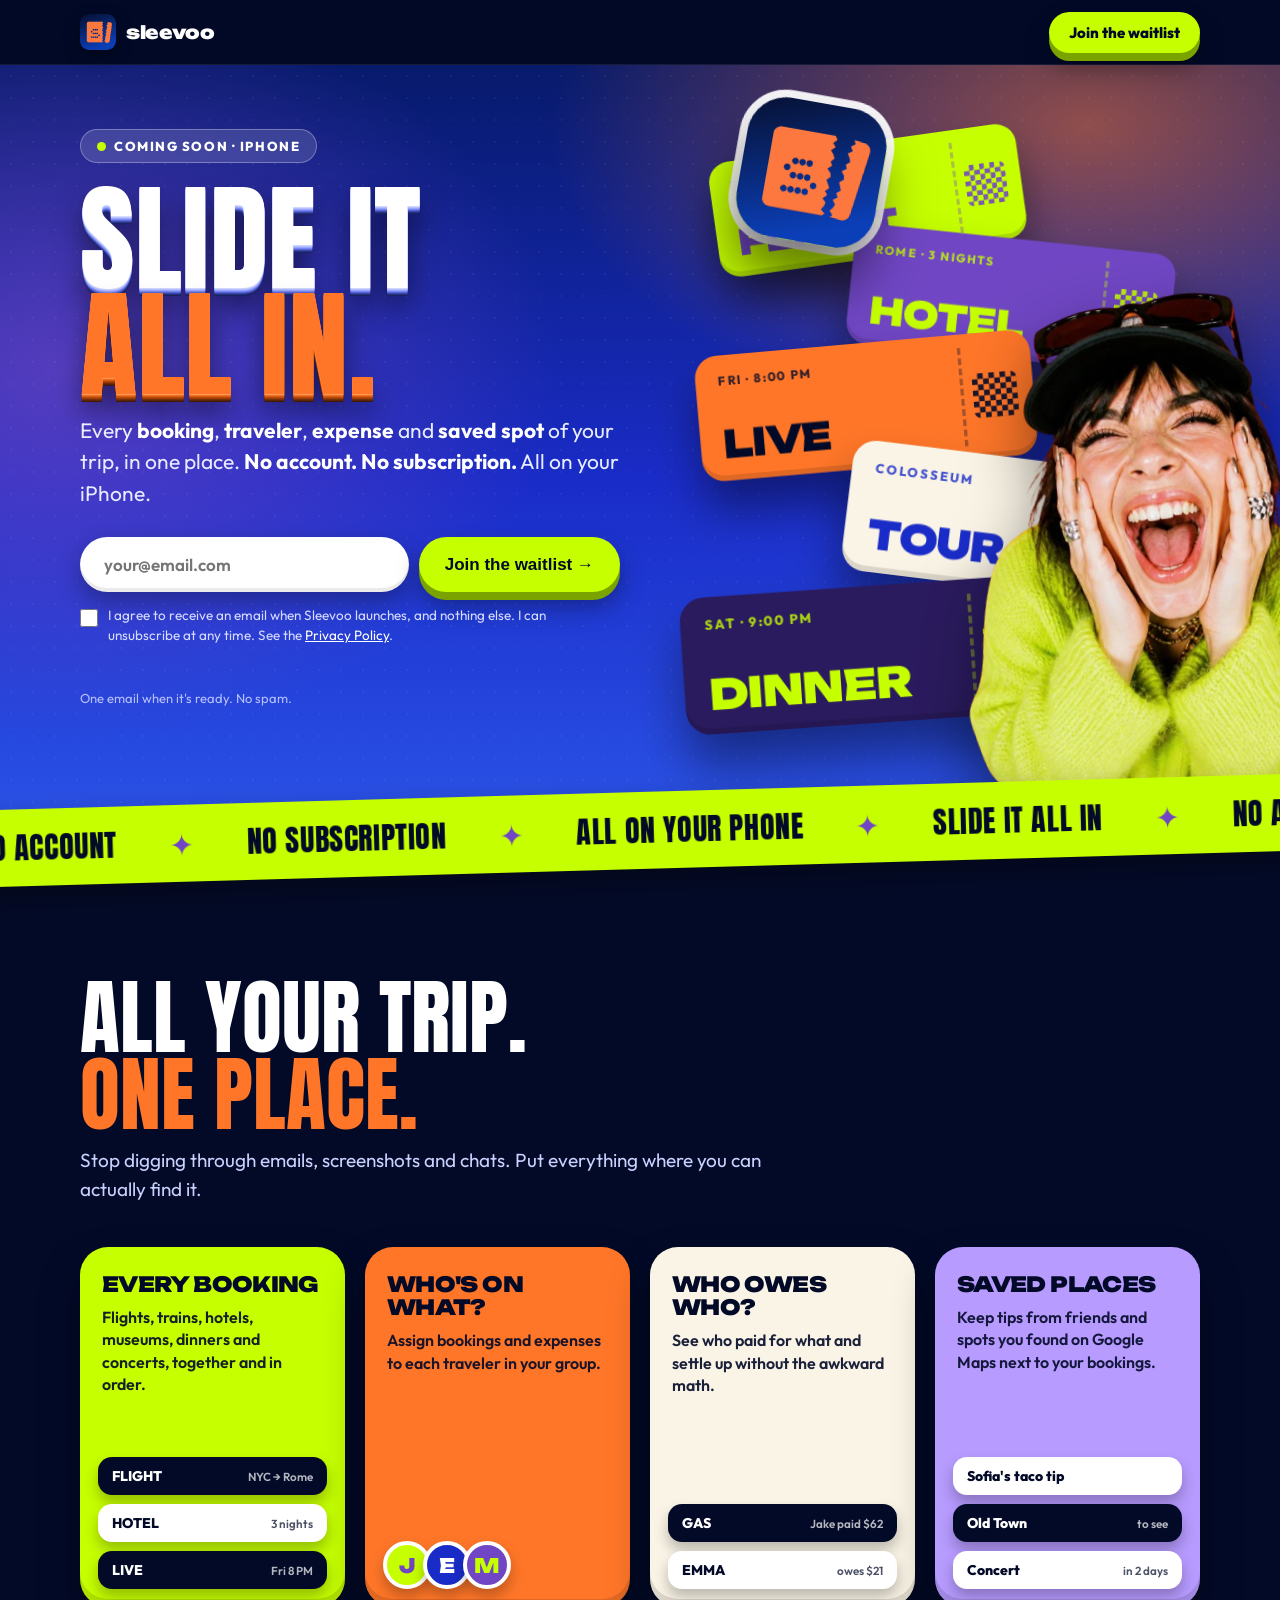
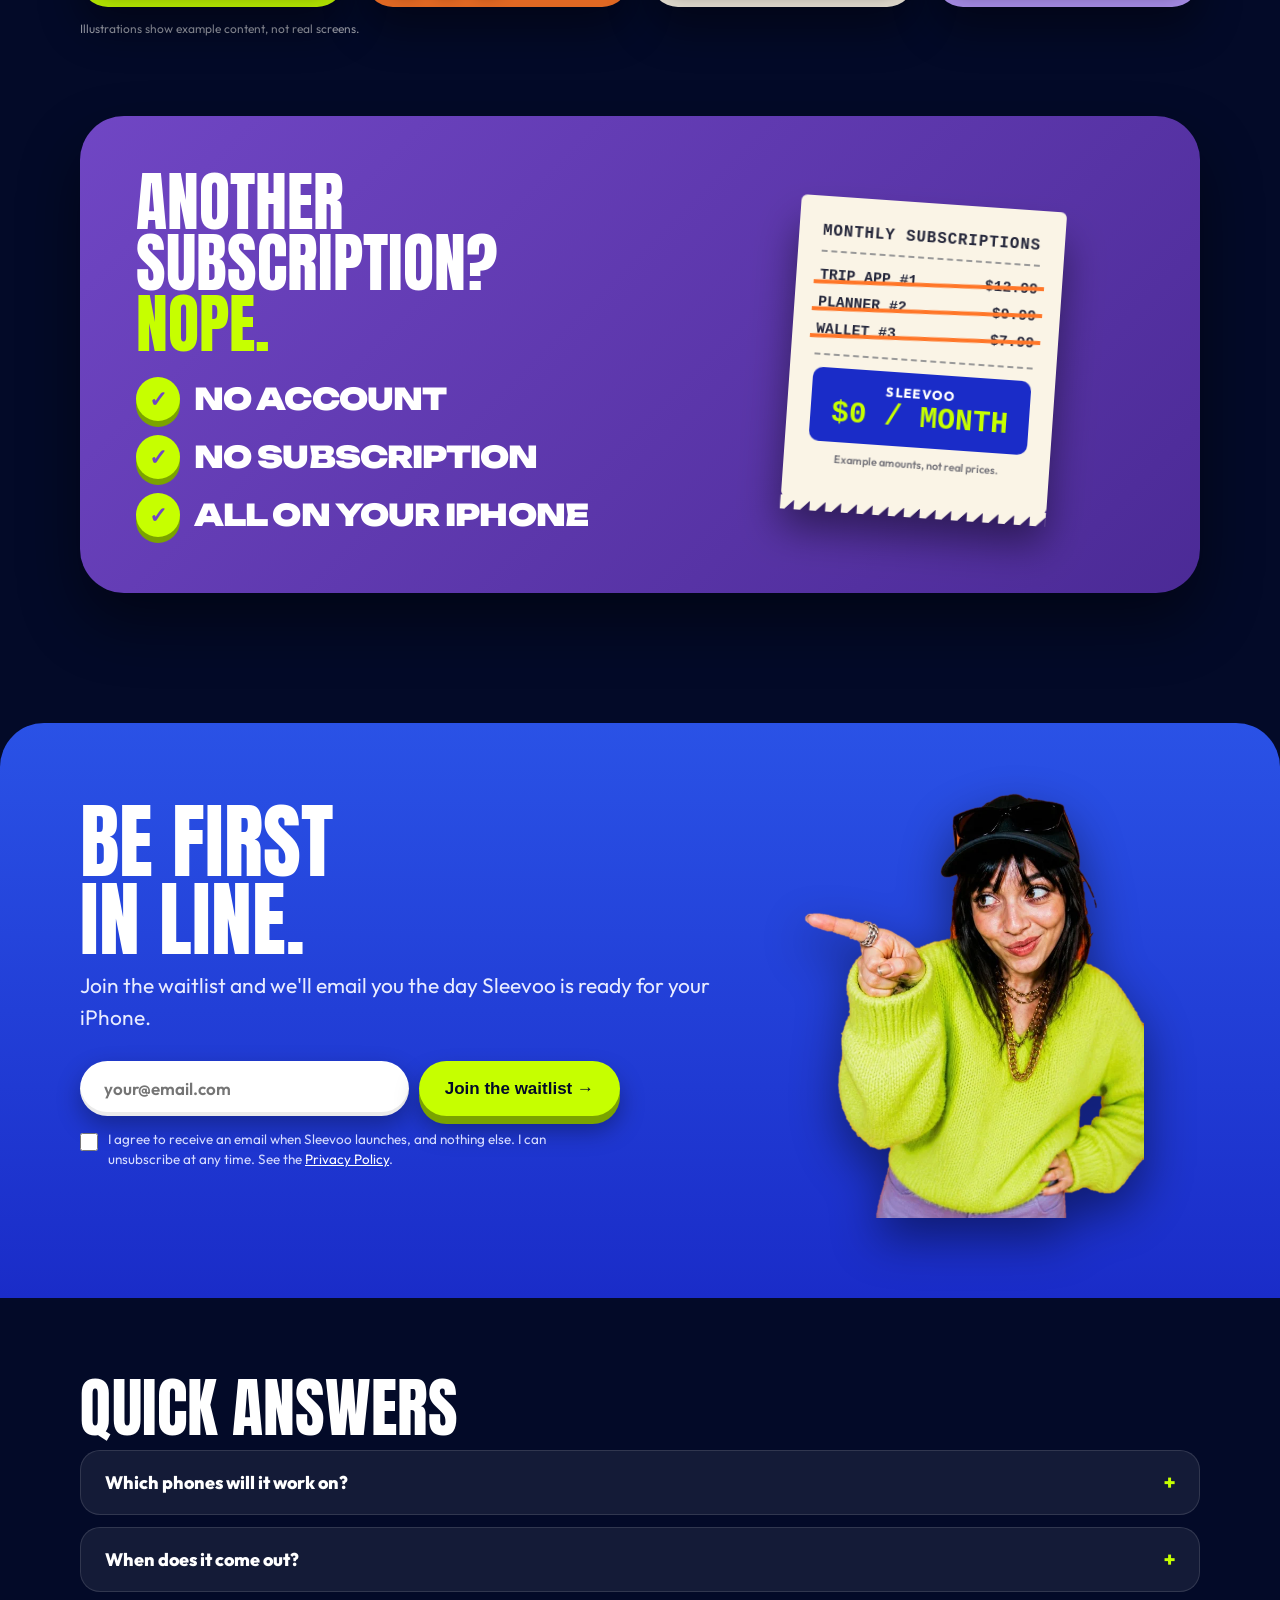
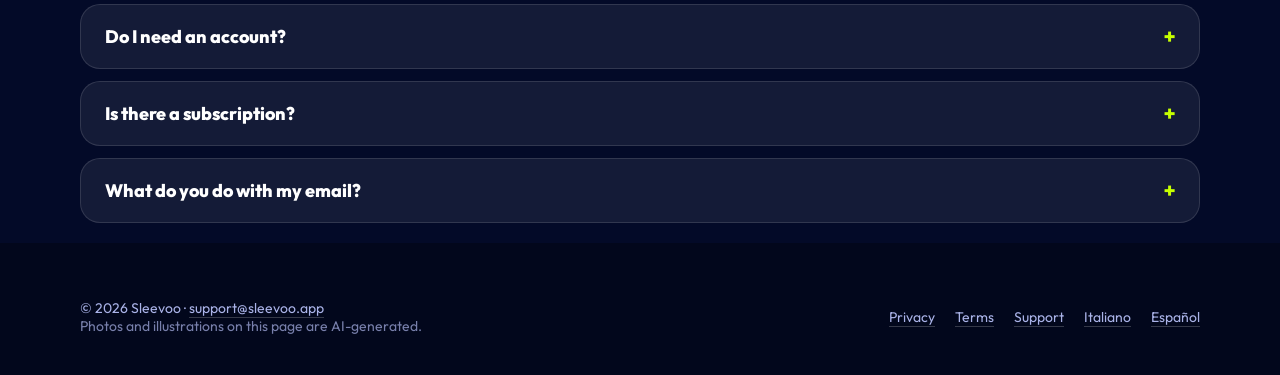
==== index.html @ 6f4e6257 "Add files via upload" ====
<!DOCTYPE html>
<html lang="en">
<head>
<meta charset="utf-8">
<meta name="viewport" content="width=device-width, initial-scale=1, viewport-fit=cover">
<title>Sleevoo — Slide it all in. Join the waitlist</title>
<meta name="description" content="Every booking, traveler, expense and saved spot of your trip in one place. No account. No subscription. All on your iPhone. Join the Sleevoo waitlist.">
<meta property="og:title" content="Sleevoo — Slide it all in.">
<meta property="og:description" content="One app for your whole trip. Coming soon to iPhone. Join the waitlist.">
<meta name="theme-color" content="#071a6b">
<link rel="icon" href="[data-uri]">
<link rel="preconnect" href="https://fonts.googleapis.com">
<link rel="preconnect" href="https://fonts.gstatic.com" crossorigin>
<link href="https://fonts.googleapis.com/css2?family=Anton&family=Outfit:wght@400;600;800&family=Unbounded:wght@700;900&display=swap" rel="stylesheet">
<style>
:root{
  --navy:#030a28; --royal:#1a2cc8; --royal2:#2a52e6; --orange:#ff7628; --lime:#c6ff00; --purple:#7046c4; --cream:#faf4e6; --ink:#24263a;
  --rx:0deg; --ry:0deg;
}
*{box-sizing:border-box;margin:0;padding:0}
html{scroll-behavior:smooth;-webkit-text-size-adjust:100%}
body{font-family:'Outfit',system-ui,sans-serif;background:var(--navy);color:#fff;overflow-x:hidden;padding-top:env(safe-area-inset-top)}
a{color:inherit}
.wrap{width:min(1120px,92vw);margin:0 auto}
/* ---------- barra alta ---------- */
.top{position:sticky;top:0;z-index:50;background:rgba(3,10,40,.72);backdrop-filter:blur(14px);-webkit-backdrop-filter:blur(14px);border-bottom:1px solid rgba(255,255,255,.08)}
.top .wrap{display:flex;align-items:center;justify-content:space-between;height:64px}
.brand{display:flex;align-items:center;gap:10px;text-decoration:none;font-family:'Unbounded',sans-serif;font-weight:900;font-size:18px;letter-spacing:-.02em}
.brand img{width:36px;height:36px;border-radius:9px;box-shadow:0 6px 16px rgba(0,0,0,.4)}
.pill-btn{display:inline-flex;align-items:center;gap:8px;background:var(--lime);color:var(--navy);font-weight:800;text-decoration:none;border:0;border-radius:999px;padding:11px 20px;font-size:15px;cursor:pointer;box-shadow:0 8px 0 #7aa300,0 14px 24px rgba(0,0,0,.35);transition:transform .15s, box-shadow .15s}
.pill-btn:active{transform:translateY(5px);box-shadow:0 3px 0 #7aa300,0 6px 12px rgba(0,0,0,.35)}
/* ---------- hero ---------- */
.hero{position:relative;padding:64px 0 120px;background:
  radial-gradient(900px 520px at 85% 8%,rgba(255,118,40,.55),transparent 60%),
  radial-gradient(800px 600px at 5% 40%,rgba(112,70,196,.7),transparent 62%),
  linear-gradient(180deg,#071a6b 0%,#1a2cc8 55%,#2a52e6 100%);overflow:hidden}
.hero::after{content:"";position:absolute;inset:0;background-image:radial-gradient(rgba(255,255,255,.09) 1px,transparent 1.4px);background-size:22px 22px;opacity:.5;pointer-events:none}
.hero .wrap{position:relative;z-index:2;display:grid;grid-template-columns:1.05fr .95fr;gap:24px;align-items:center}
.badge{display:inline-flex;align-items:center;gap:8px;background:rgba(255,255,255,.14);border:1px solid rgba(255,255,255,.3);padding:8px 16px;border-radius:999px;font-weight:800;font-size:13px;letter-spacing:.12em;text-transform:uppercase;backdrop-filter:blur(6px)}
.badge i{width:9px;height:9px;border-radius:50%;background:var(--lime);box-shadow:0 0 0 0 rgba(198,255,0,.8);animation:pulse 1.8s infinite}
@keyframes pulse{70%{box-shadow:0 0 0 12px rgba(198,255,0,0)}100%{box-shadow:0 0 0 0 rgba(198,255,0,0)}}
h1.mega{font-family:'Anton',Impact,sans-serif;font-weight:400;line-height:.9;text-transform:uppercase;font-size:clamp(56px,9.2vw,128px);margin:22px 0 18px;letter-spacing:.005em}
.mega .l1,.mega .l2{display:block}
.mega .l1{color:#fff;text-shadow:0 1px 0 #cfd6ff,0 2px 0 #b5bfff,0 3px 0 #98a5ff,0 4px 0 #7886ee,0 5px 0 #5967d6,0 6px 0 #3a47b0,0 7px 0 #27327f,0 8px 0 #1a2260,0 18px 28px rgba(0,0,0,.5)}
.mega .l2{color:var(--orange);text-shadow:0 1px 0 #ff9a5c,0 2px 0 #f0701f,0 3px 0 #d85a10,0 4px 0 #b84a0c,0 5px 0 #963c0a,0 6px 0 #772f08,0 7px 0 #5a2406,0 8px 0 #401a05,0 18px 28px rgba(0,0,0,.5)}
.lead{font-size:clamp(17px,2.2vw,21px);line-height:1.5;max-width:34em;color:#e8ecff}
.lead b{color:#fff}
.form{margin-top:28px;max-width:540px}
.row{display:flex;gap:10px;flex-wrap:wrap}
.row input[type=email]{flex:1 1 240px;min-width:0;font:600 17px 'Outfit',sans-serif;color:var(--navy);background:#fff;border:0;border-radius:999px;padding:17px 24px;outline:none;box-shadow:inset 0 -4px 0 rgba(0,0,0,.08),0 10px 24px rgba(0,0,0,.3)}
.row input[type=email]:focus{box-shadow:0 0 0 4px var(--lime),0 10px 24px rgba(0,0,0,.3)}
.row button{font-size:17px;padding:16px 26px}
.consent{display:flex;gap:10px;align-items:flex-start;margin-top:14px;font-size:13.5px;line-height:1.45;color:#d6dcff}
.consent input{margin-top:3px;width:18px;height:18px;accent-color:var(--lime);flex:0 0 auto}
.consent a{color:#fff}
.hp{position:absolute;left:-9999px;opacity:0;height:0;width:0}
.msg{margin-top:14px;font-weight:800;min-height:24px}
.msg.ok{color:var(--lime)} .msg.err{color:#ffb4a0}
.fine{margin-top:6px;font-size:13px;color:#b7c0ff}
/* ---------- scena 3D ---------- */
.stage{position:relative;height:560px;perspective:1300px;display:flex;align-items:center;justify-content:center}
.stack{position:relative;width:340px;height:520px;transform-style:preserve-3d;transform:rotateX(var(--rx)) rotateY(var(--ry));transition:transform .18s ease-out}
.ticket{position:absolute;left:50%;top:50%;width:300px;height:112px;margin:-56px 0 0 -150px;transition:transform .7s cubic-bezier(.2,.8,.2,1);border-radius:20px;padding:16px 20px;display:flex;flex-direction:column;justify-content:space-between;box-shadow:0 26px 40px rgba(0,0,0,.4),inset 0 -5px 0 rgba(0,0,0,.12);transform-style:preserve-3d;animation:float 6s ease-in-out infinite}
.ticket small{font:800 11px 'Outfit';letter-spacing:.14em;text-transform:uppercase;opacity:.8}
.ticket b{font-family:'Unbounded',sans-serif;font-weight:900;font-size:34px;letter-spacing:-.03em;line-height:1}
.ticket::after{content:"";position:absolute;right:62px;top:12px;bottom:12px;border-right:3px dashed currentColor;opacity:.35}
.ticket .qr{position:absolute;right:14px;top:50%;margin-top:-20px;width:40px;height:40px;border-radius:6px;background:
  conic-gradient(from 0deg at 50% 50%,currentColor 0 25%,transparent 0 50%,currentColor 0 75%,transparent 0) 0 0/10px 10px;opacity:.9}
.t1{background:var(--lime);color:var(--purple);transform:translate3d(calc(-40px - var(--sp,0px)),-210px,40px) rotateZ(-8deg);animation-delay:-1s}
.t2{background:var(--purple);color:var(--lime);transform:translate3d(calc(36px + var(--sp,0px)),-110px,90px) rotateZ(6deg);animation-delay:-2s}
.t3{background:var(--orange);color:var(--navy);transform:translate3d(calc(-36px - var(--sp,0px)),-10px,140px) rotateZ(-5deg);animation-delay:-3s}
.t4{background:var(--cream);color:var(--royal);transform:translate3d(calc(40px + var(--sp,0px)),92px,190px) rotateZ(7deg);animation-delay:-4s}
.t5{background:#2a1a5e;color:var(--lime);transform:translate3d(calc(-30px - var(--sp,0px)),194px,240px) rotateZ(-4deg);animation-delay:-5s}
@keyframes float{50%{margin-top:-68px}}
.iconfloat{position:absolute;right:215px;top:18px;width:108px;height:108px;border-radius:30px;transform:translateZ(300px) rotateZ(10deg);box-shadow:0 30px 40px rgba(0,0,0,.5),0 0 0 6px rgba(255,255,255,.95);animation:float2 5s ease-in-out infinite}
@keyframes float2{50%{transform:translateZ(300px) rotateZ(4deg) translateY(-12px)}}
.girl{position:absolute;right:-118px;bottom:-34px;width:262px;filter:drop-shadow(0 20px 22px rgba(0,0,0,.5));
  transform:translateZ(400px) translateY(var(--gy,26%)) rotate(var(--gr,3deg)) scale(var(--gs,.92));transform-origin:50% 100%;
  transition:transform .75s cubic-bezier(.34,1.7,.64,1);pointer-events:none}
.stage.awake{--sp:30px;--gy:-3%;--gr:-4deg;--gs:1}
/* ---------- fascia scorrevole ---------- */
.marquee{background:var(--lime);color:var(--navy);overflow:hidden;transform:rotate(-1.6deg);margin:-34px -4vw 0;position:relative;z-index:5;box-shadow:0 14px 30px rgba(0,0,0,.35)}
.marquee div{display:flex;width:max-content;animation:slide 24s linear infinite;padding:16px 0}
.marquee span{font-family:'Anton',sans-serif;font-size:30px;text-transform:uppercase;white-space:nowrap;padding:0 26px;letter-spacing:.02em}
.marquee span::after{content:"✦";margin-left:52px;color:var(--purple)}
@keyframes slide{to{transform:translateX(-50%)}}
/* ---------- sezioni ---------- */
section{position:relative}
.sec{padding:110px 0 40px}
h2.big{font-family:'Anton',Impact,sans-serif;font-weight:400;text-transform:uppercase;font-size:clamp(40px,6.4vw,84px);line-height:.95;margin-bottom:12px}
h2.big em{font-style:normal;color:var(--orange)}
.sub{color:#c9d1ff;font-size:19px;max-width:36em;line-height:1.5}
.cards{display:grid;grid-template-columns:repeat(4,1fr);gap:20px;margin-top:44px;perspective:1100px}
.card{position:relative;border-radius:28px;padding:26px 22px 22px;min-height:360px;color:var(--navy);overflow:hidden;transform-style:preserve-3d;transition:transform .2s ease-out, box-shadow .2s;box-shadow:0 22px 40px rgba(0,0,0,.4),inset 0 -8px 0 rgba(0,0,0,.12);will-change:transform}
.card h3{font-family:'Unbounded',sans-serif;font-weight:900;font-size:21px;line-height:1.1;letter-spacing:-.03em;text-transform:uppercase;margin-bottom:10px}
.card p{font-weight:600;font-size:16px;line-height:1.4;opacity:.9}
.card .vis{position:absolute;left:18px;right:18px;bottom:18px;display:flex;flex-direction:column;gap:9px;transform:translateZ(40px)}
.c1{background:var(--lime)} .c2{background:var(--orange)} .c3{background:var(--cream)} .c4{background:#b79bff}
.mini{background:var(--navy);color:#fff;border-radius:14px;padding:10px 14px;font:800 14px 'Outfit';display:flex;justify-content:space-between;align-items:center;box-shadow:0 8px 14px rgba(0,0,0,.25)}
.mini small{opacity:.7;font-weight:600}
.mini.l{background:#fff;color:var(--navy)}
.avs{display:flex;gap:-6px}
.avs b{width:48px;height:48px;border-radius:50%;display:grid;place-items:center;font:900 20px 'Unbounded';border:4px solid #fff;margin-right:-8px;box-shadow:0 8px 14px rgba(0,0,0,.25)}
.avs b:nth-child(1){background:var(--lime);color:var(--purple)} .avs b:nth-child(2){background:var(--royal);color:#fff} .avs b:nth-child(3){background:var(--purple);color:var(--lime)}
.note{margin-top:14px;font-size:12px;color:rgba(255,255,255,.6)}
/* ---------- promesse + scontrino ---------- */
.promise{margin-top:80px;background:linear-gradient(135deg,var(--purple),#4b2a96);border-radius:44px;padding:56px;display:grid;grid-template-columns:1.1fr .9fr;gap:30px;align-items:center;box-shadow:0 30px 60px rgba(0,0,0,.45);position:relative;overflow:hidden}
.promise ul{list-style:none;margin-top:22px;display:grid;gap:14px}
.promise li{font-family:'Unbounded',sans-serif;font-weight:900;font-size:clamp(20px,2.6vw,30px);letter-spacing:-.03em;text-transform:uppercase;display:flex;gap:14px;align-items:center}
.promise li i{flex:0 0 auto;width:44px;height:44px;border-radius:50%;background:var(--lime);color:var(--purple);display:grid;place-items:center;font-style:normal;font-size:22px;box-shadow:0 6px 0 #7aa300}
.receipt{background:var(--cream);color:var(--ink);font-family:'Courier New',monospace;font-weight:700;padding:26px 24px 34px;border-radius:6px;transform:rotateZ(4deg) rotateY(-10deg);box-shadow:0 30px 40px rgba(0,0,0,.45);max-width:340px;justify-self:center;position:relative}
.receipt::after{content:"";position:absolute;left:0;right:0;bottom:-12px;height:14px;background:linear-gradient(135deg,transparent 7px,var(--cream) 0) 0 0/16px 14px;transform:rotate(180deg)}
.receipt h4{text-align:center;font-size:16px;letter-spacing:.06em;margin-bottom:10px}
.receipt .r{display:flex;justify-content:space-between;font-size:15px;padding:5px 0;position:relative}
.receipt .r.x::after{content:"";position:absolute;left:-6px;right:-6px;top:50%;height:4px;background:var(--orange);transform:rotate(-2deg)}
.receipt hr{border:0;border-top:2px dashed #999;margin:10px 0}
.receipt .tot{background:var(--royal);color:#fff;border-radius:10px;padding:12px;text-align:center;margin-top:12px}
.receipt .tot small{display:block;font:800 13px 'Outfit';letter-spacing:.1em}
.receipt .tot b{font-size:30px;color:var(--lime)}
.receipt .fn{font:600 11px 'Outfit';text-align:center;margin-top:10px;opacity:.6}
/* ---------- CTA finale ---------- */
.cta{margin:90px 0 0;background:linear-gradient(180deg,#2a52e6,#1a2cc8);border-radius:44px 44px 0 0;padding:70px 0 80px;position:relative;overflow:hidden}
.cta .wrap{display:grid;grid-template-columns:1fr .7fr;gap:24px;align-items:center}
.cta .girl2{width:min(340px,100%);justify-self:center;filter:drop-shadow(0 20px 24px rgba(0,0,0,.45));animation:float2b 5s ease-in-out infinite}
@keyframes float2b{50%{transform:translateY(-12px) rotate(-2deg)}}
/* ---------- FAQ ---------- */
.faq{padding:80px 0 20px}
details{background:rgba(255,255,255,.07);border:1px solid rgba(255,255,255,.12);border-radius:20px;padding:20px 24px;margin-top:12px}
summary{cursor:pointer;font-weight:800;font-size:18px;list-style:none;display:flex;justify-content:space-between;gap:16px}
summary::after{content:"+";font-family:'Unbounded';color:var(--lime)}
details[open] summary::after{content:"–"}
details p{margin-top:12px;color:#d3daff;line-height:1.55}
footer{padding:56px 0 calc(40px + env(safe-area-inset-bottom));background:#02071c;color:#aab3e8;font-size:14px}
footer .wrap{display:flex;flex-wrap:wrap;gap:18px;justify-content:space-between;align-items:center}
footer nav{display:flex;gap:20px;flex-wrap:wrap}
footer a{text-decoration:none;border-bottom:1px solid rgba(255,255,255,.2)}
/* ---------- responsive ---------- */
@media(max-width:900px){
  .hero{padding:40px 0 100px}
  .hero .wrap,.cta .wrap,.promise{grid-template-columns:1fr}
  .promise{padding:34px 24px}
  .stage{height:480px;margin-top:10px}
  .cards{grid-template-columns:1fr 1fr}
  .girl{width:220px;left:auto}
}
@media(max-width:560px){
  .cards{grid-template-columns:1fr}
  .stack{transform:rotateX(var(--rx)) rotateY(var(--ry)) scale(.82)}
  .iconfloat{width:84px;height:84px;border-radius:21px;right:8px;top:6px}
  .girl{width:190px;right:-70px;bottom:-30px}
}
@media(prefers-reduced-motion:reduce){*{animation:none!important;transition:none!important}}
</style>
</head>
<body>

<header class="top"><div class="wrap">
  <a class="brand" href="#top"><img src="[data-uri]" alt="Sleevoo app icon"><span>sleevoo</span></a>
  <a class="pill-btn" href="#join">Join the waitlist</a>
</div></header>

<main id="top">
<section class="hero"><div class="wrap">
  <div>
    <span class="badge"><i></i> Coming soon · iPhone</span>
    <h1 class="mega"><span class="l1">Slide it</span><span class="l2">all in.</span></h1>
    <p class="lead">Every <b>booking</b>, <b>traveler</b>, <b>expense</b> and <b>saved spot</b> of your trip, in one place. <b>No account. No subscription.</b> All on your iPhone.</p>

    <form class="form js-form" id="join" novalidate>
      <div class="row">
        <input type="email" name="email" placeholder="your@email.com" autocomplete="email" required aria-label="Email address">
        <button class="pill-btn" type="submit">Join the waitlist →</button>
      </div>
      <input class="hp" type="text" name="company" tabindex="-1" autocomplete="off" aria-hidden="true">
      <label class="consent"><input type="checkbox" name="consent" required>
        <span>I agree to receive an email when Sleevoo launches, and nothing else. I can unsubscribe at any time. See the <a href="en/privacy.html">Privacy Policy</a>.</span></label>
      <div class="msg" role="status" aria-live="polite"></div>
      <p class="fine">One email when it's ready. No spam.</p>
    </form>
  </div>

  <div class="stage" id="stage" aria-hidden="true">
    <div class="stack" id="stack">
      <div class="ticket t1"><small>Booked</small><b>FLIGHT</b><i class="qr"></i></div>
      <div class="ticket t2"><small>Rome · 3 nights</small><b>HOTEL</b><i class="qr"></i></div>
      <div class="ticket t3"><small>Fri · 8:00 PM</small><b>LIVE</b><i class="qr"></i></div>
      <div class="ticket t4"><small>Colosseum</small><b>TOUR</b><i class="qr"></i></div>
      <div class="ticket t5"><small>Sat · 9:00 PM</small><b>DINNER</b><i class="qr"></i></div>
      <img class="iconfloat" src="[data-uri]" alt="">
      <img class="girl" src="[data-uri]" alt="">
    </div>
  </div>
</div></section>

<div class="marquee" aria-hidden="true"><div>
  <span>No account</span><span>No subscription</span><span>All on your phone</span><span>Slide it all in</span>
  <span>No account</span><span>No subscription</span><span>All on your phone</span><span>Slide it all in</span>
</div></div>

<section class="sec"><div class="wrap">
  <h2 class="big">All your trip.<br><em>One place.</em></h2>
  <p class="sub">Stop digging through emails, screenshots and chats. Put everything where you can actually find it.</p>

  <div class="cards">
    <article class="card c1"><h3>Every booking</h3><p>Flights, trains, hotels, museums, dinners and concerts, together and in order.</p>
      <div class="vis"><div class="mini">FLIGHT <small>NYC → Rome</small></div><div class="mini l">HOTEL <small>3 nights</small></div><div class="mini">LIVE <small>Fri 8 PM</small></div></div></article>
    <article class="card c2"><h3>Who's on what?</h3><p>Assign bookings and expenses to each traveler in your group.</p>
      <div class="vis"><div class="avs"><b>J</b><b>E</b><b>M</b></div></div></article>
    <article class="card c3"><h3>Who owes who?</h3><p>See who paid for what and settle up without the awkward math.</p>
      <div class="vis"><div class="mini">GAS <small>Jake paid $62</small></div><div class="mini l">EMMA <small>owes $21</small></div></div></article>
    <article class="card c4"><h3>Saved places</h3><p>Keep tips from friends and spots you found on Google Maps next to your bookings.</p>
      <div class="vis"><div class="mini l">Sofia's taco tip</div><div class="mini">Old Town <small>to see</small></div><div class="mini l">Concert <small>in 2 days</small></div></div></article>
  </div>
  <p class="note">Illustrations show example content, not real screens.</p>

  <div class="promise">
    <div>
      <h2 class="big" style="font-size:clamp(38px,5vw,64px)">Another<br>subscription?<br><em style="color:var(--lime)">Nope.</em></h2>
      <ul>
        <li><i>✓</i>No account</li>
        <li><i>✓</i>No subscription</li>
        <li><i>✓</i>All on your iPhone</li>
      </ul>
    </div>
    <div class="receipt" aria-label="Example receipt">
      <h4>MONTHLY SUBSCRIPTIONS</h4><hr>
      <div class="r x"><span>TRIP APP #1</span><span>$12.99</span></div>
      <div class="r x"><span>PLANNER #2</span><span>$9.99</span></div>
      <div class="r x"><span>WALLET #3</span><span>$7.99</span></div><hr>
      <div class="tot"><small>SLEEVOO</small><b>$0 / MONTH</b></div>
      <div class="fn">Example amounts, not real prices.</div>
    </div>
  </div>
</div></section>

<section class="cta"><div class="wrap">
  <div>
    <h2 class="big">Be first<br>in line.</h2>
    <p class="lead">Join the waitlist and we'll email you the day Sleevoo is ready for your iPhone.</p>
    <form class="form js-form" novalidate>
      <div class="row">
        <input type="email" name="email" placeholder="your@email.com" autocomplete="email" required aria-label="Email address">
        <button class="pill-btn" type="submit">Join the waitlist →</button>
      </div>
      <input class="hp" type="text" name="company" tabindex="-1" autocomplete="off" aria-hidden="true">
      <label class="consent"><input type="checkbox" name="consent" required>
        <span>I agree to receive an email when Sleevoo launches, and nothing else. I can unsubscribe at any time. See the <a href="en/privacy.html">Privacy Policy</a>.</span></label>
      <div class="msg" role="status" aria-live="polite"></div>
    </form>
  </div>
  <img class="girl2" src="[data-uri]" alt="">
</div></section>

<section class="faq"><div class="wrap">
  <h2 class="big" style="font-size:clamp(34px,5vw,64px)">Quick answers</h2>
  <details><summary>Which phones will it work on?</summary><p>Sleevoo is an iPhone app (iOS).</p></details>
  <details><summary>When does it come out?</summary><p>Soon. Join the waitlist and we'll email you as soon as it's ready.</p></details>
  <details><summary>Do I need an account?</summary><p>No. There's nothing to sign up for, and your trips stay on your phone.</p></details>
  <details><summary>Is there a subscription?</summary><p>No subscription to use the app.</p></details>
  <details><summary>What do you do with my email?</summary><p>We only use it to tell you when Sleevoo launches. You can unsubscribe at any time. Read the <a href="en/privacy.html">Privacy Policy</a>.</p></details>
</div></section>
</main>

<footer><div class="wrap">
  <div>© 2026 Sleevoo · <a href="mailto:support@sleevoo.app">support@sleevoo.app</a><br><span style="opacity:.7">Photos and illustrations on this page are AI-generated.</span></div>
  <nav><a href="en/privacy.html">Privacy</a><a href="en/termini.html">Terms</a><a href="en/supporto.html">Support</a><a href="it/privacy.html">Italiano</a><a href="es/privacy.html">Español</a></nav>
</div></footer>

<script>
/* ====== CONFIGURAZIONE ======
   Incolla qui l'URL del "Web app" di Google Apps Script (vedi README-waitlist.txt).
   Finche' e' vuoto, la pagina funziona in MODALITA' DEMO: mostra il messaggio di conferma ma non salva nulla. */
const FORM_URL = "https://script.google.com/macros/s/AKfycbzUHBPGB6c96a9LwMpKzaI-ERW6NBcsEp8EiBMuh99Oa0W3whhTsOZNgPCJH2t81XKNwQ/exec";

(function(){
  var reduce = window.matchMedia && matchMedia('(prefers-reduced-motion: reduce)').matches;
  var stage = document.getElementById('stage'), root = document.documentElement;
  function wake(){ if(stage) stage.classList.add('awake'); }
  if(stage){
    stage.addEventListener('pointermove', wake, {once:true});
    stage.addEventListener('pointerdown', wake, {once:true});
    window.addEventListener('scroll', wake, {once:true, passive:true});
    setTimeout(wake, 1800);                              // anche chi non muove nulla la vede uscire
    if(reduce) wake();
  }
  if(stage && !reduce){
    stage.addEventListener('pointermove', function(e){
      var r = stage.getBoundingClientRect(), x = (e.clientX-r.left)/r.width-.5, y = (e.clientY-r.top)/r.height-.5;
      root.style.setProperty('--ry', (x*26)+'deg'); root.style.setProperty('--rx', (-y*18)+'deg');
    });
    stage.addEventListener('pointerleave', function(){ root.style.setProperty('--ry','0deg'); root.style.setProperty('--rx','0deg'); });
    // sensore di inclinazione sul telefono (se disponibile)
    window.addEventListener('deviceorientation', function(e){
      if(e.gamma==null) return; root.style.setProperty('--ry', Math.max(-20,Math.min(20,e.gamma/2))+'deg'); root.style.setProperty('--rx', Math.max(-14,Math.min(14,-(e.beta-50)/4))+'deg');
    });
    // inclinazione 3D delle card
    document.querySelectorAll('.card').forEach(function(c){
      c.addEventListener('pointermove', function(e){
        var r=c.getBoundingClientRect(), x=(e.clientX-r.left)/r.width-.5, y=(e.clientY-r.top)/r.height-.5;
        c.style.transform='rotateY('+(x*14)+'deg) rotateX('+(-y*14)+'deg) translateZ(14px)';
      });
      c.addEventListener('pointerleave', function(){ c.style.transform=''; });
    });
  }

  // parametri di tracciamento (utm) per sapere da quale canale arrivano le iscrizioni
  var q = new URLSearchParams(location.search);
  var meta = {source:q.get('utm_source')||'', medium:q.get('utm_medium')||'', campaign:q.get('utm_campaign')||'', ref:document.referrer||'', lang:navigator.language||''};

  document.querySelectorAll('.js-form').forEach(function(form){
    var msg = form.querySelector('.msg');
    form.addEventListener('submit', function(ev){
      ev.preventDefault();
      var email = form.elements.email.value.trim(), consent = form.elements.consent.checked, hp = form.elements.company.value;
      msg.className='msg';
      if(hp){ return; }                                   // anti-bot
      if(!/^[^\s@]+@[^\s@]+\.[^\s@]{2,}$/.test(email)){ msg.className='msg err'; msg.textContent='Please enter a valid email address.'; return; }
      if(!consent){ msg.className='msg err'; msg.textContent='Please tick the box so we can email you at launch.'; return; }
      var btn = form.querySelector('button'); btn.disabled=true; var old=btn.textContent; btn.textContent='Sending…';
      function done(){ msg.className='msg ok'; msg.textContent="You're on the list! We'll email you the day Sleevoo launches ✈️"; form.reset(); btn.disabled=false; btn.textContent=old; }
      if(!FORM_URL){ setTimeout(done,500); return; }       // modalita' demo
      var body = new URLSearchParams({email:email, consent:'yes', source:meta.source, medium:meta.medium, campaign:meta.campaign, ref:meta.ref, lang:meta.lang, page:location.pathname});
      fetch(FORM_URL,{method:'POST',mode:'no-cors',body:body}).then(done).catch(function(){
        msg.className='msg err'; msg.textContent='Something went wrong. Please try again, or write to support@sleevoo.app.'; btn.disabled=false; btn.textContent=old;
      });
    });
  });
})();
</script>
</body>
</html>
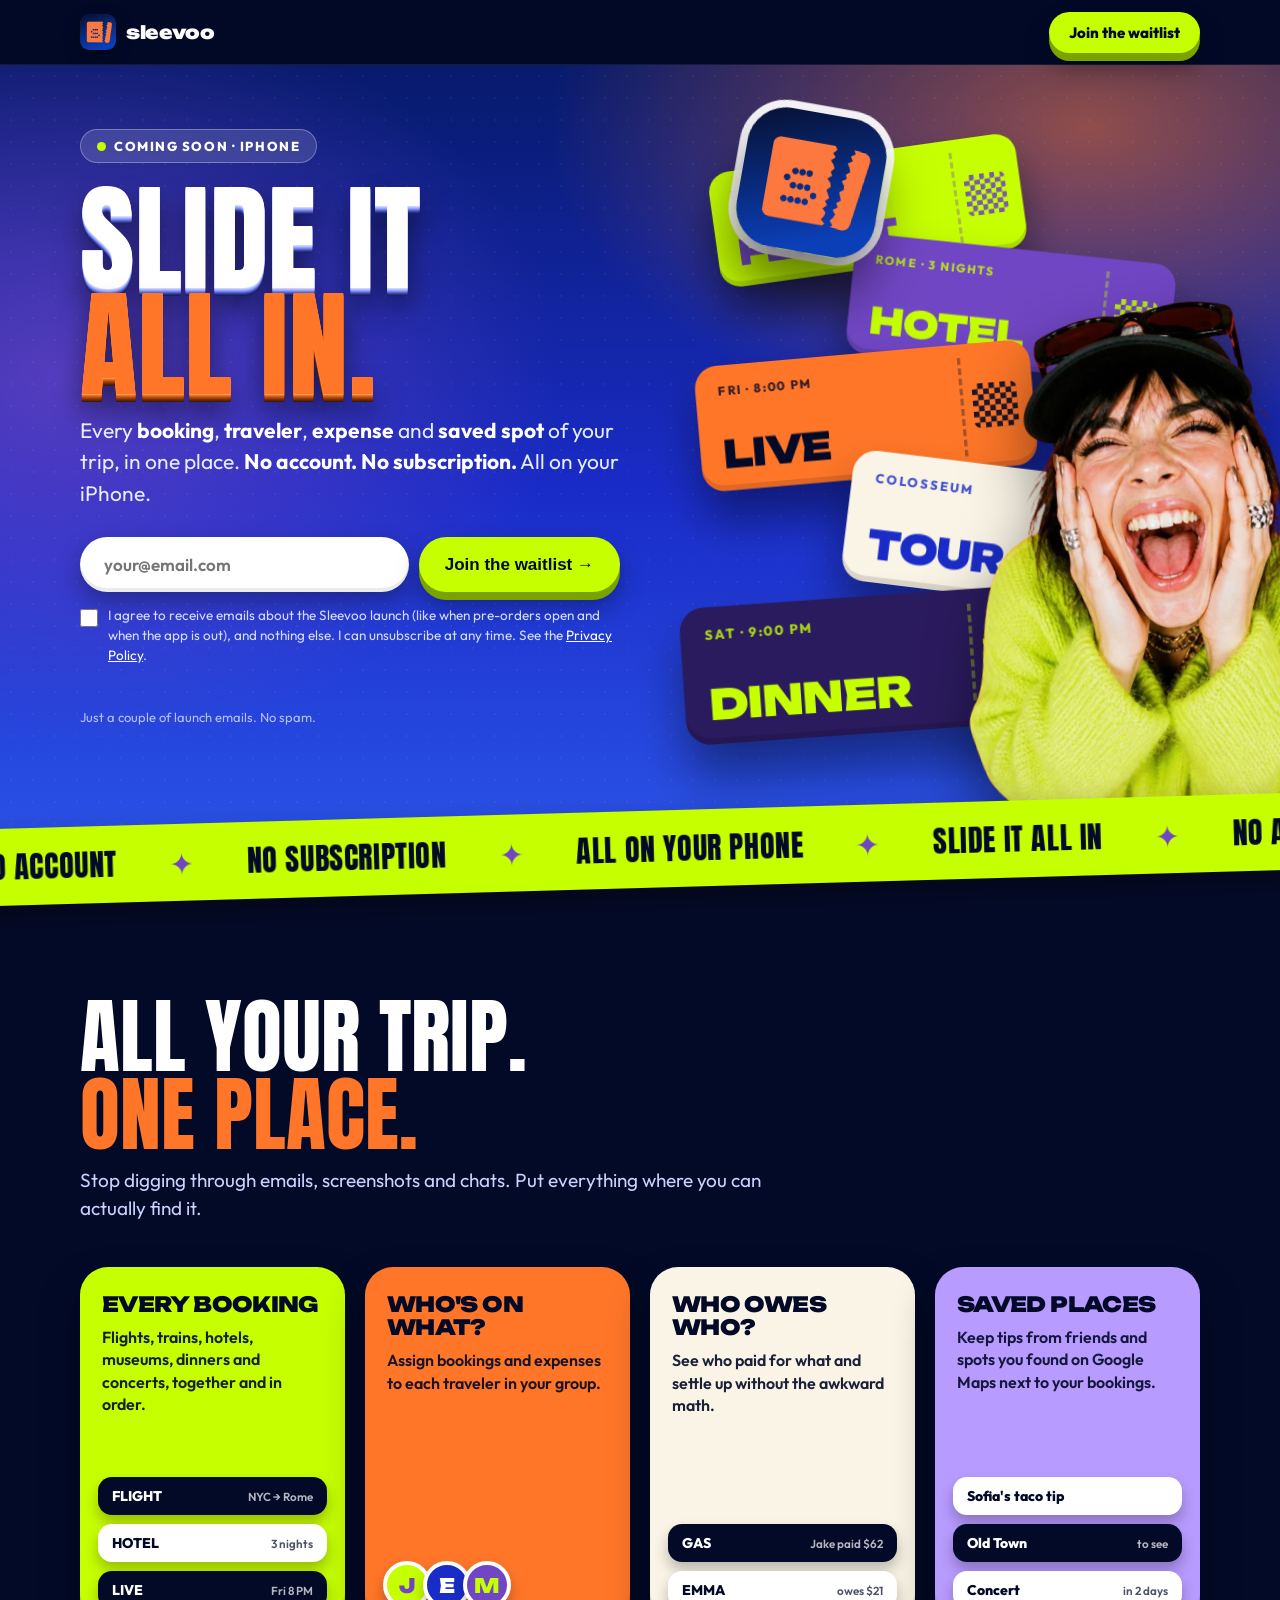
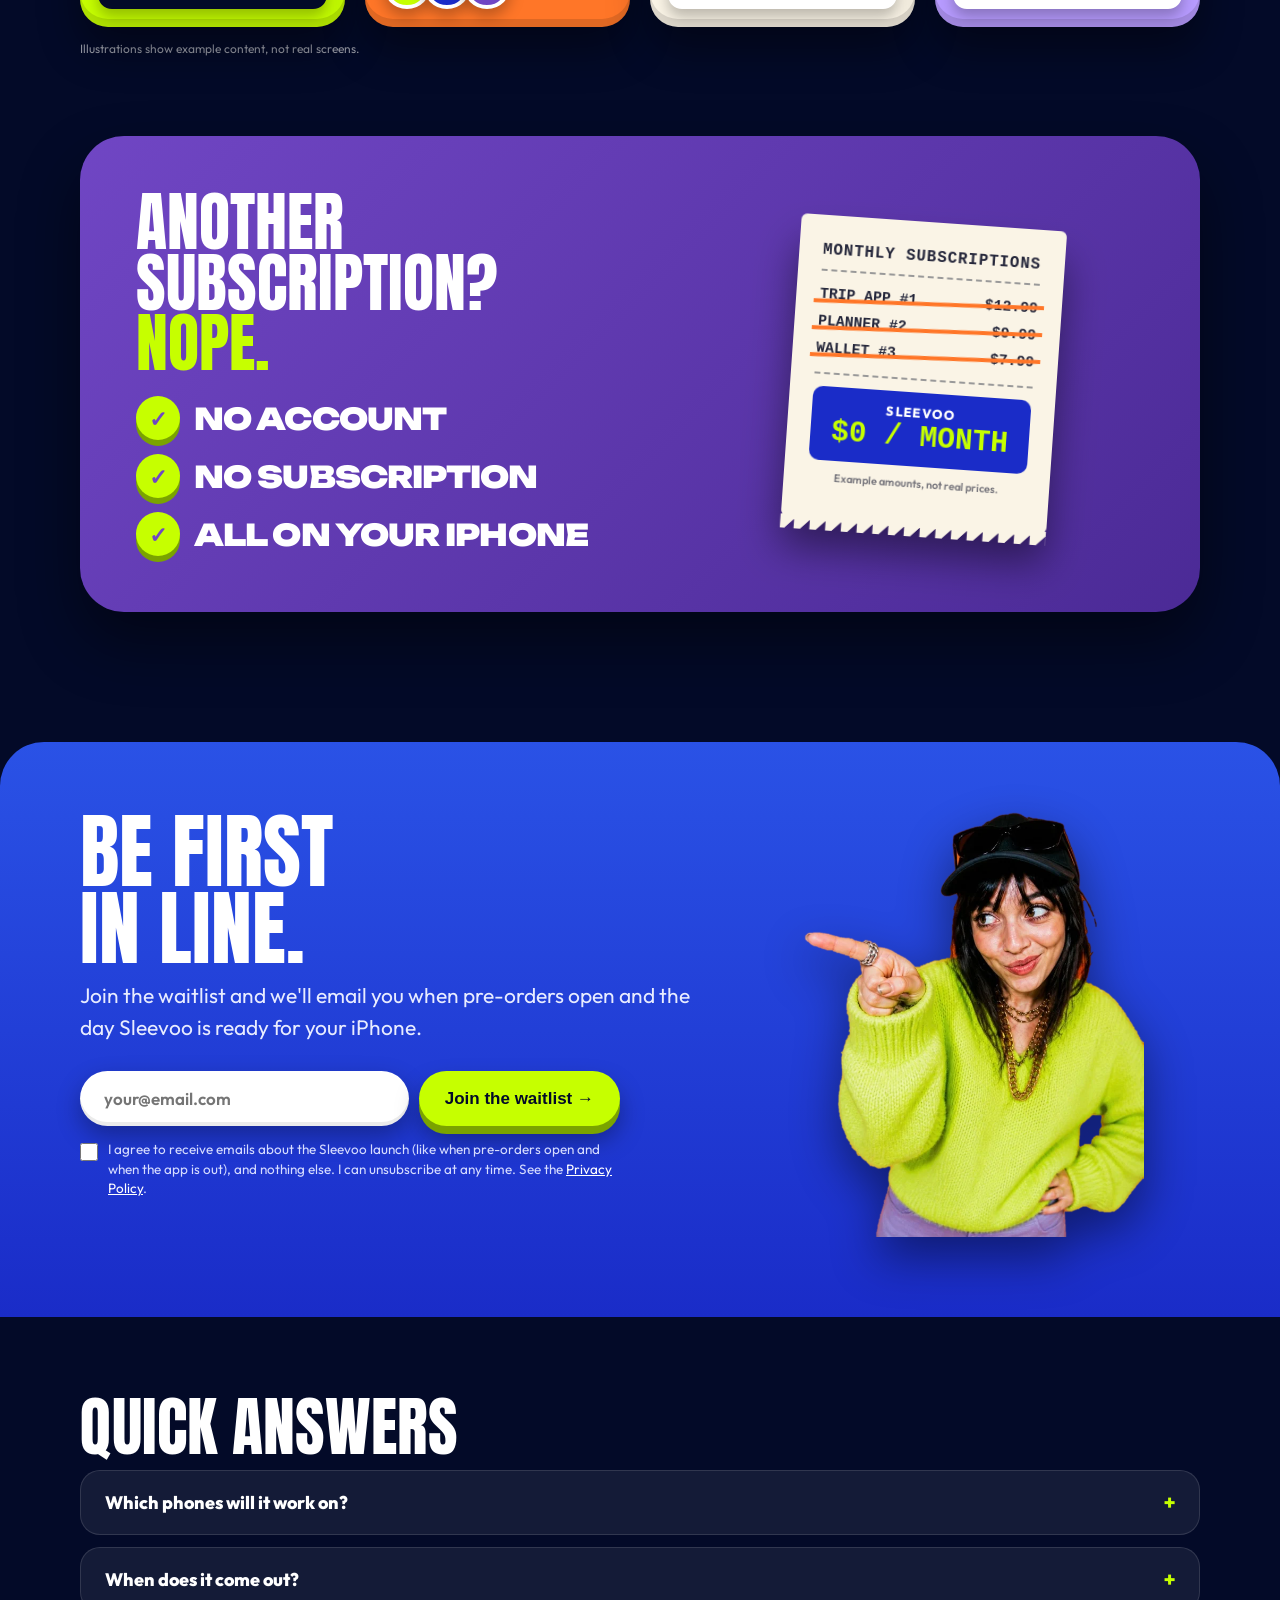
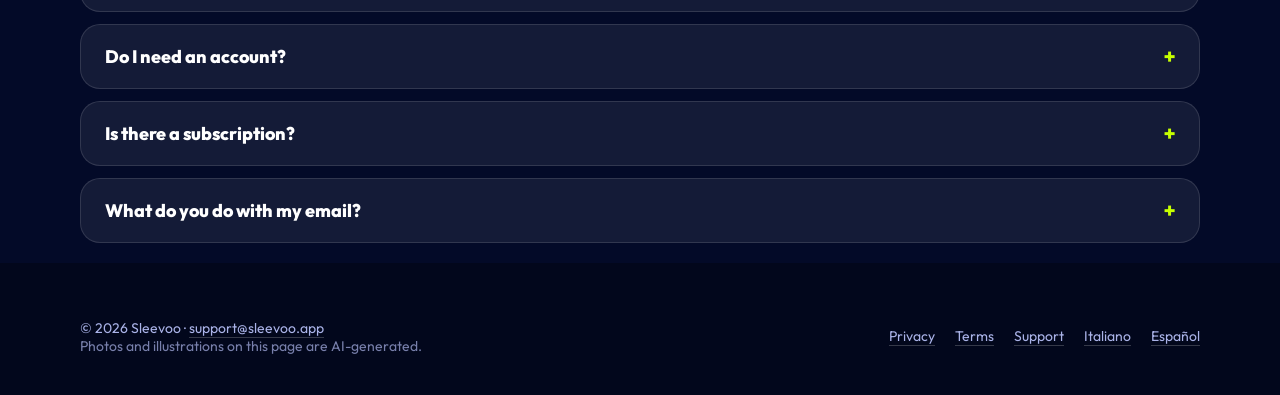
==== commit d508db18: "Add files via upload" ====
--- a/index.html
+++ b/index.html
@@ -57,6 +57,10 @@
 .msg{margin-top:14px;font-weight:800;min-height:24px}
 .msg.ok{color:var(--lime)} .msg.err{color:#ffb4a0}
 .fine{margin-top:6px;font-size:13px;color:#b7c0ff}
+.store{margin-top:26px}
+.store[hidden]{display:none}
+.store-btn{font-size:20px;padding:20px 34px}
+.store .alt{margin-top:18px}
 /* ---------- scena 3D ---------- */
 .stage{position:relative;height:560px;perspective:1300px;display:flex;align-items:center;justify-content:center}
 .stack{position:relative;width:340px;height:520px;transform-style:preserve-3d;transform:rotateX(var(--rx)) rotateY(var(--ry));transition:transform .18s ease-out}
@@ -156,16 +160,21 @@
 
 <header class="top"><div class="wrap">
   <a class="brand" href="#top"><img src="[data-uri]" alt="Sleevoo app icon"><span>sleevoo</span></a>
-  <a class="pill-btn" href="#join">Join the waitlist</a>
+  <a class="pill-btn" id="topBtn" href="#join">Join the waitlist</a>
 </div></header>
 
 <main id="top">
 <section class="hero"><div class="wrap">
   <div>
-    <span class="badge"><i></i> Coming soon · iPhone</span>
+    <span class="badge"><i></i> <span id="badgeText">Coming soon · iPhone</span></span>
     <h1 class="mega"><span class="l1">Slide it</span><span class="l2">all in.</span></h1>
     <p class="lead">Every <b>booking</b>, <b>traveler</b>, <b>expense</b> and <b>saved spot</b> of your trip, in one place. <b>No account. No subscription.</b> All on your iPhone.</p>
 
+    <div class="store" id="storeCta" hidden>
+      <a class="pill-btn store-btn" id="storeBtn" href="#" rel="noopener"><span id="storeLabel">Pre-order on the App Store</span> →</a>
+      <p class="fine" id="storeNote">It downloads to your iPhone automatically on release day.</p>
+      <p class="fine alt">Prefer an email reminder? Join the list below.</p>
+    </div>
     <form class="form js-form" id="join" novalidate>
       <div class="row">
         <input type="email" name="email" placeholder="your@email.com" autocomplete="email" required aria-label="Email address">
@@ -173,9 +182,9 @@
       </div>
       <input class="hp" type="text" name="company" tabindex="-1" autocomplete="off" aria-hidden="true">
       <label class="consent"><input type="checkbox" name="consent" required>
-        <span>I agree to receive an email when Sleevoo launches, and nothing else. I can unsubscribe at any time. See the <a href="en/privacy.html">Privacy Policy</a>.</span></label>
+        <span>I agree to receive emails about the Sleevoo launch (like when pre-orders open and when the app is out), and nothing else. I can unsubscribe at any time. See the <a href="en/privacy.html">Privacy Policy</a>.</span></label>
       <div class="msg" role="status" aria-live="polite"></div>
-      <p class="fine">One email when it's ready. No spam.</p>
+      <p class="fine">Just a couple of launch emails. No spam.</p>
     </form>
   </div>
 
@@ -236,7 +245,7 @@
 <section class="cta"><div class="wrap">
   <div>
     <h2 class="big">Be first<br>in line.</h2>
-    <p class="lead">Join the waitlist and we'll email you the day Sleevoo is ready for your iPhone.</p>
+    <p class="lead">Join the waitlist and we'll email you when pre-orders open and the day Sleevoo is ready for your iPhone.</p>
     <form class="form js-form" novalidate>
       <div class="row">
         <input type="email" name="email" placeholder="your@email.com" autocomplete="email" required aria-label="Email address">
@@ -244,7 +253,7 @@
       </div>
       <input class="hp" type="text" name="company" tabindex="-1" autocomplete="off" aria-hidden="true">
       <label class="consent"><input type="checkbox" name="consent" required>
-        <span>I agree to receive an email when Sleevoo launches, and nothing else. I can unsubscribe at any time. See the <a href="en/privacy.html">Privacy Policy</a>.</span></label>
+        <span>I agree to receive emails about the Sleevoo launch (like when pre-orders open and when the app is out), and nothing else. I can unsubscribe at any time. See the <a href="en/privacy.html">Privacy Policy</a>.</span></label>
       <div class="msg" role="status" aria-live="polite"></div>
     </form>
   </div>
@@ -257,7 +266,7 @@
   <details><summary>When does it come out?</summary><p>Soon. Join the waitlist and we'll email you as soon as it's ready.</p></details>
   <details><summary>Do I need an account?</summary><p>No. There's nothing to sign up for, and your trips stay on your phone.</p></details>
   <details><summary>Is there a subscription?</summary><p>No subscription to use the app.</p></details>
-  <details><summary>What do you do with my email?</summary><p>We only use it to tell you when Sleevoo launches. You can unsubscribe at any time. Read the <a href="en/privacy.html">Privacy Policy</a>.</p></details>
+  <details><summary>What do you do with my email?</summary><p>We only use it to tell you about the Sleevoo launch, like when pre-orders open and when the app is out. You can unsubscribe at any time. Read the <a href="en/privacy.html">Privacy Policy</a>.</p></details>
 </div></section>
 </main>
 
@@ -267,6 +276,26 @@
 </div></footer>
 
 <script>
+/* ====== MODALITA' DELLA PAGINA ======
+   "waitlist" = oggi (solo iscrizione alla lista)
+   "preorder" = quando il pre-ordine e' attivo su App Store Connect
+   "live"     = quando l'app e' uscita
+   Per passare da una modalita' all'altra cambia SOLO queste due righe. */
+const MODE = "waitlist";
+const APP_STORE_URL = "";   // incolla qui il link della pagina dell'app sull'App Store (inizia con https://apps.apple.com/)
+
+(function(){
+  if(MODE==="waitlist" || !/^https:\/\/apps\.apple\.com\//.test(APP_STORE_URL)) return;   // se manca il link, resta in modalita' waitlist
+  var live = MODE==="live";
+  document.getElementById('badgeText').textContent = live ? 'Now on the App Store · iPhone' : 'Pre-order now · iPhone';
+  document.getElementById('storeLabel').textContent = live ? 'Download on the App Store' : 'Pre-order on the App Store';
+  document.getElementById('storeNote').textContent = live ? 'Slide it all in.' : 'It downloads to your iPhone automatically on release day.';
+  var b=document.getElementById('storeBtn'); b.href=APP_STORE_URL;
+  var c=document.getElementById('storeCta'); c.hidden=false;
+  var t=document.getElementById('topBtn'); t.textContent = live ? 'Get the app' : 'Pre-order'; t.href=APP_STORE_URL;
+  if(live){ var j=document.getElementById('join'); if(j) j.style.display='none'; }
+})();
+
 /* ====== CONFIGURAZIONE ======
    Incolla qui l'URL del "Web app" di Google Apps Script (vedi README-waitlist.txt).
    Finche' e' vuoto, la pagina funziona in MODALITA' DEMO: mostra il messaggio di conferma ma non salva nulla. */
@@ -317,7 +346,7 @@
       if(!/^[^\s@]+@[^\s@]+\.[^\s@]{2,}$/.test(email)){ msg.className='msg err'; msg.textContent='Please enter a valid email address.'; return; }
       if(!consent){ msg.className='msg err'; msg.textContent='Please tick the box so we can email you at launch.'; return; }
       var btn = form.querySelector('button'); btn.disabled=true; var old=btn.textContent; btn.textContent='Sending…';
-      function done(){ msg.className='msg ok'; msg.textContent="You're on the list! We'll email you the day Sleevoo launches ✈️"; form.reset(); btn.disabled=false; btn.textContent=old; }
+      function done(){ msg.className='msg ok'; msg.textContent="You're on the list! We'll email you about the launch ✈️"; form.reset(); btn.disabled=false; btn.textContent=old; }
       if(!FORM_URL){ setTimeout(done,500); return; }       // modalita' demo
       var body = new URLSearchParams({email:email, consent:'yes', source:meta.source, medium:meta.medium, campaign:meta.campaign, ref:meta.ref, lang:meta.lang, page:location.pathname});
       fetch(FORM_URL,{method:'POST',mode:'no-cors',body:body}).then(done).catch(function(){
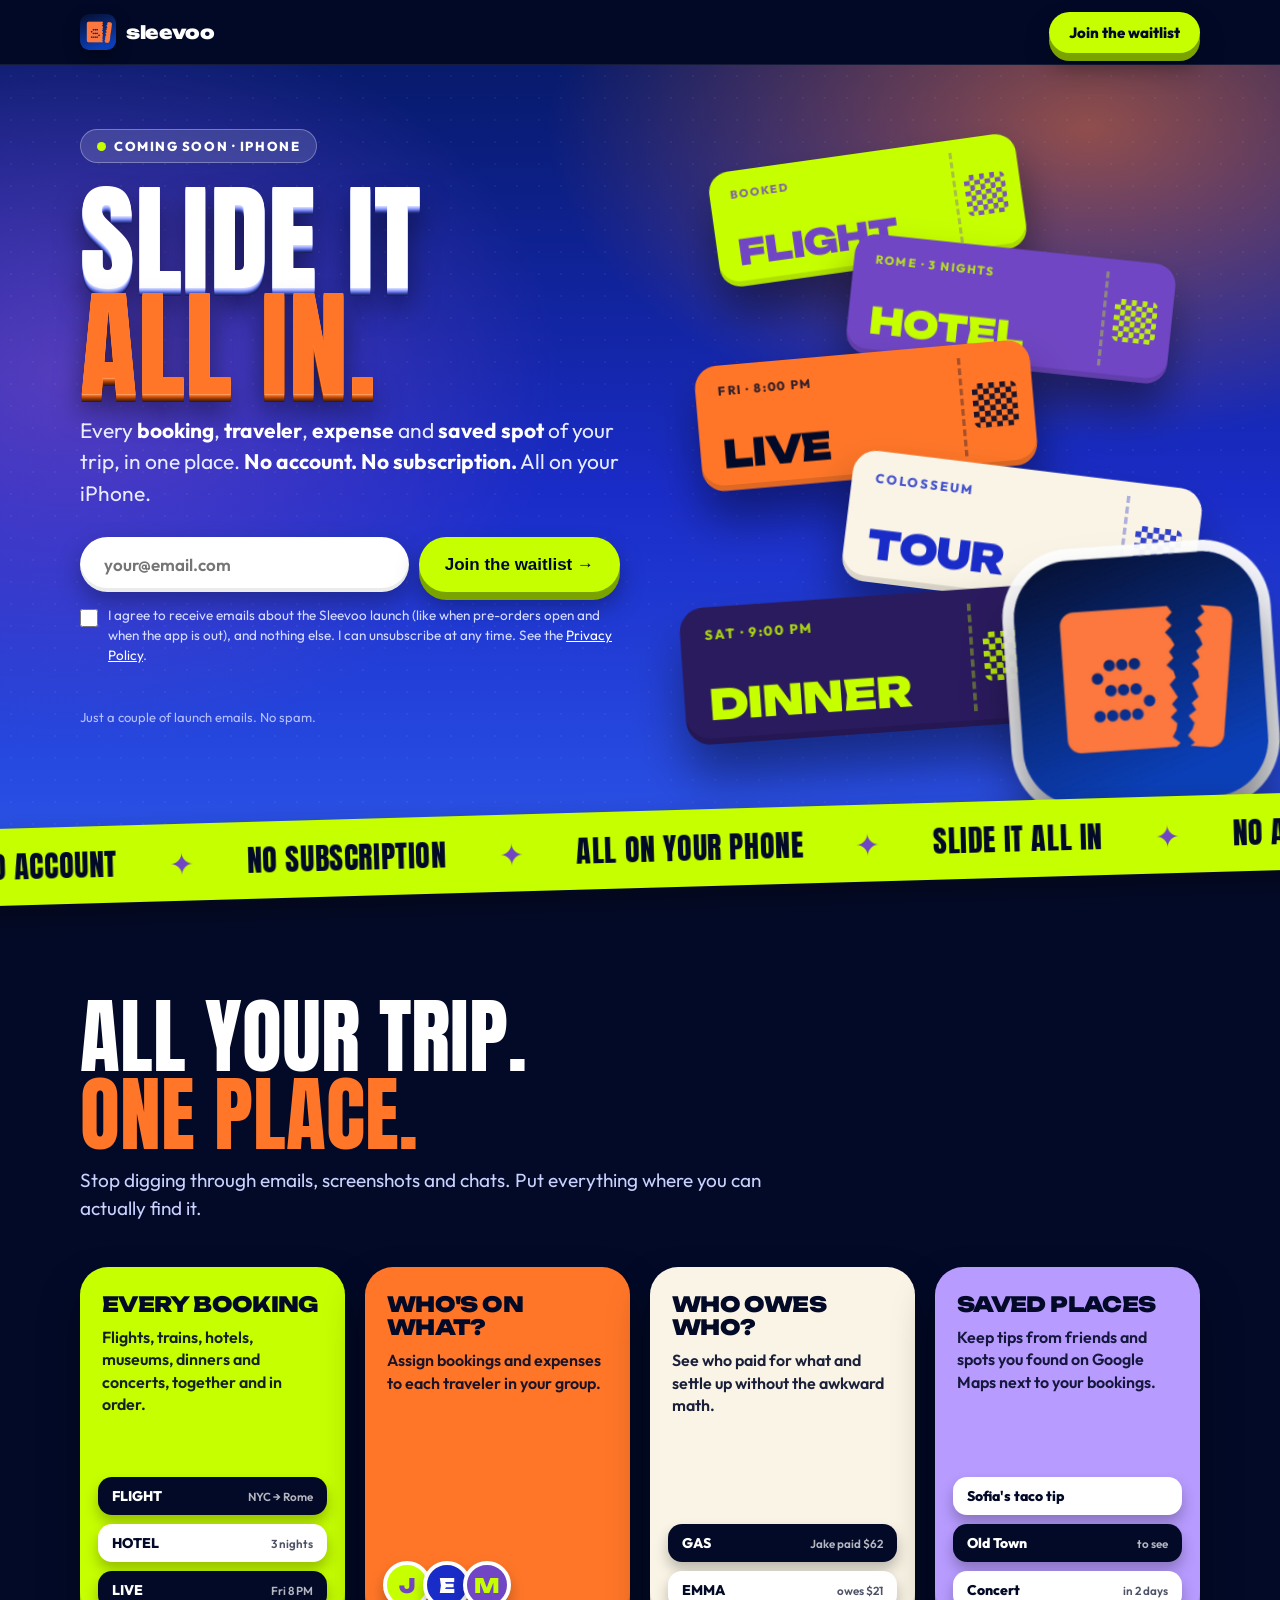
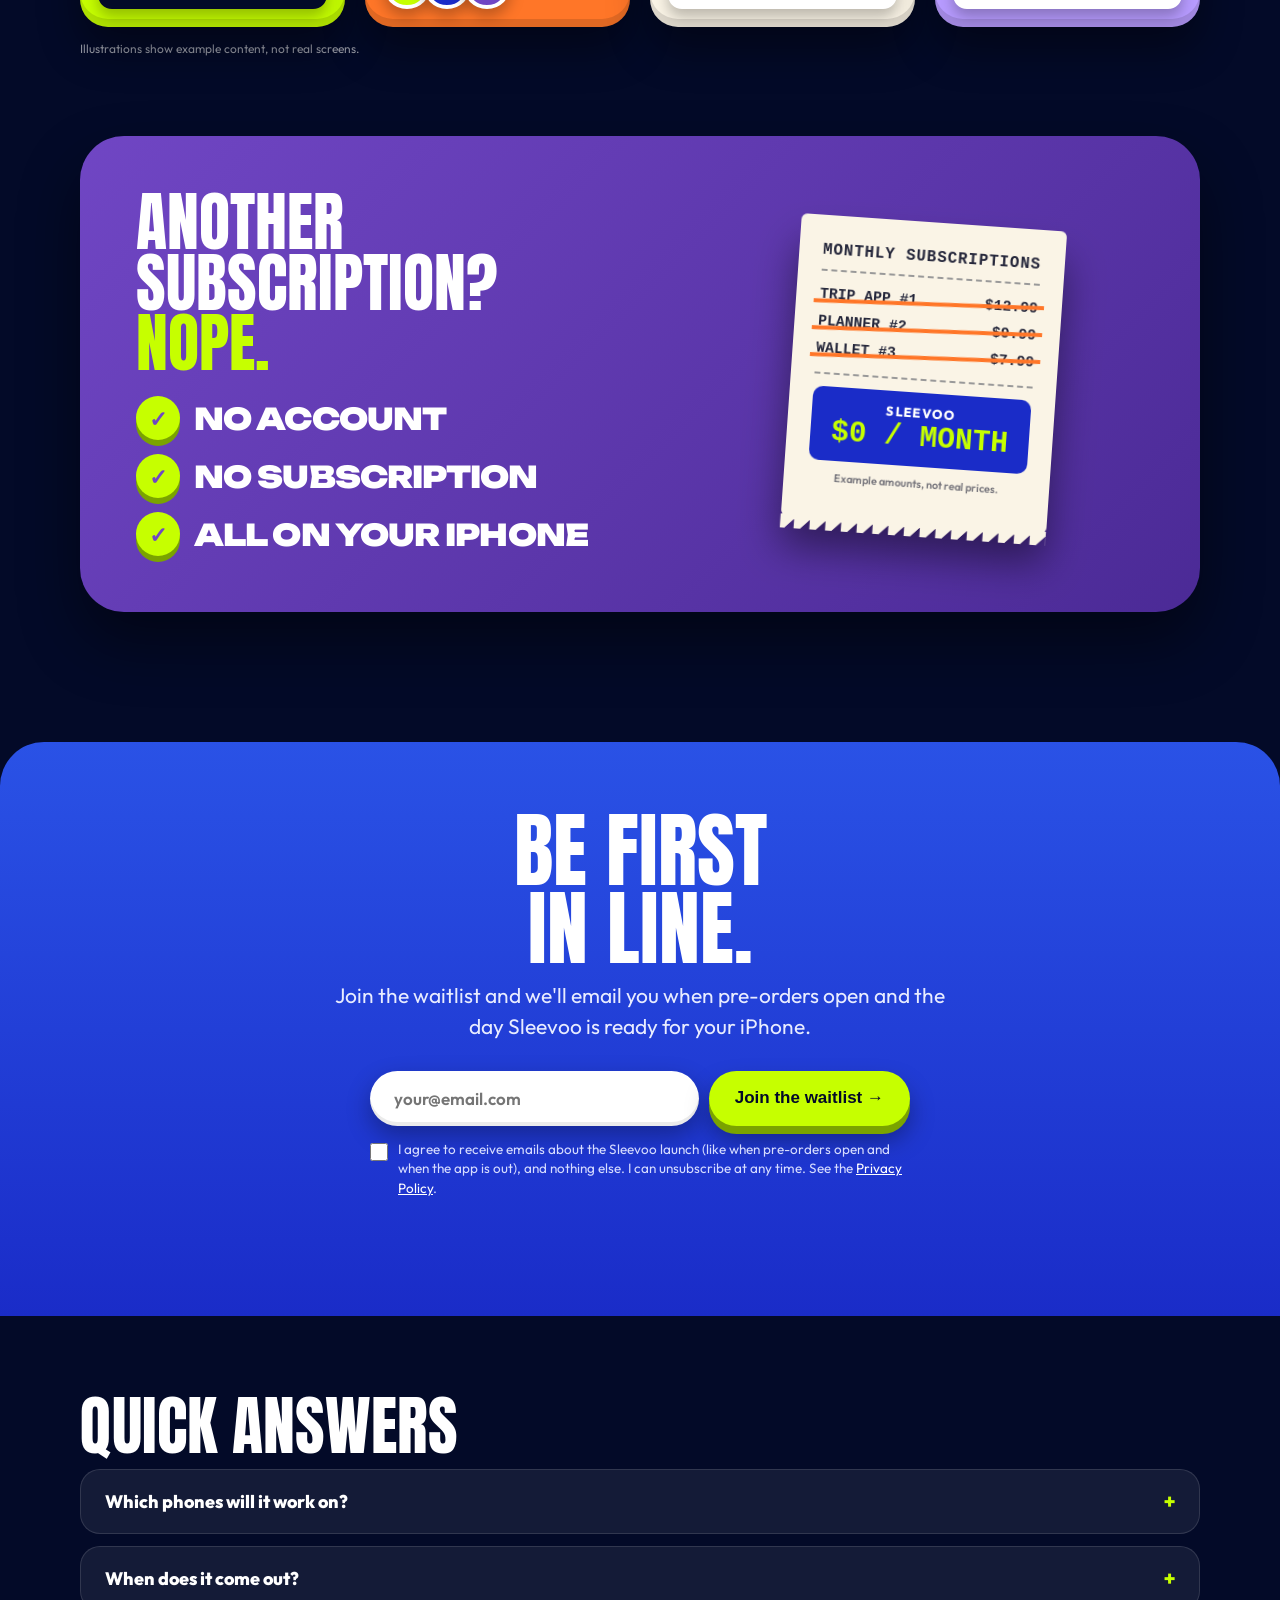
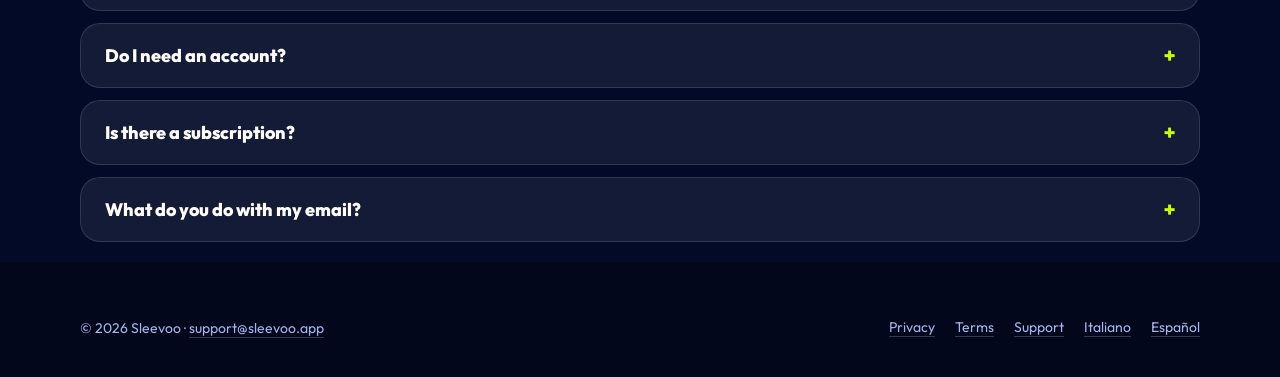
==== commit 5f2e38a7: "Clean last sectio Clean last sectio" ====
--- a/index.html
+++ b/index.html
@@ -76,11 +76,8 @@
 .t4{background:var(--cream);color:var(--royal);transform:translate3d(calc(40px + var(--sp,0px)),92px,190px) rotateZ(7deg);animation-delay:-4s}
 .t5{background:#2a1a5e;color:var(--lime);transform:translate3d(calc(-30px - var(--sp,0px)),194px,240px) rotateZ(-4deg);animation-delay:-5s}
 @keyframes float{50%{margin-top:-68px}}
-.iconfloat{position:absolute;right:215px;top:18px;width:108px;height:108px;border-radius:30px;transform:translateZ(300px) rotateZ(10deg);box-shadow:0 30px 40px rgba(0,0,0,.5),0 0 0 6px rgba(255,255,255,.95);animation:float2 5s ease-in-out infinite}
+.iconfloat{position:absolute;right:-60px;bottom:-4px;width:170px;height:170px;border-radius:40px;box-shadow:0 30px 40px rgba(0,0,0,.5),0 0 0 8px rgba(255,255,255,.96);transform:translateZ(400px) translateY(var(--gy,26%)) rotate(var(--gr,6deg)) scale(var(--gs,.92));transform-origin:50% 100%;transition:transform .75s cubic-bezier(.34,1.7,.64,1);pointer-events:none}
 @keyframes float2{50%{transform:translateZ(300px) rotateZ(4deg) translateY(-12px)}}
-.girl{position:absolute;right:-118px;bottom:-34px;width:262px;filter:drop-shadow(0 20px 22px rgba(0,0,0,.5));
-  transform:translateZ(400px) translateY(var(--gy,26%)) rotate(var(--gr,3deg)) scale(var(--gs,.92));transform-origin:50% 100%;
-  transition:transform .75s cubic-bezier(.34,1.7,.64,1);pointer-events:none}
 .stage.awake{--sp:30px;--gy:-3%;--gr:-4deg;--gs:1}
 /* ---------- fascia scorrevole ---------- */
 .marquee{background:var(--lime);color:var(--navy);overflow:hidden;transform:rotate(-1.6deg);margin:-34px -4vw 0;position:relative;z-index:5;box-shadow:0 14px 30px rgba(0,0,0,.35)}
@@ -124,8 +121,10 @@
 .receipt .fn{font:600 11px 'Outfit';text-align:center;margin-top:10px;opacity:.6}
 /* ---------- CTA finale ---------- */
 .cta{margin:90px 0 0;background:linear-gradient(180deg,#2a52e6,#1a2cc8);border-radius:44px 44px 0 0;padding:70px 0 80px;position:relative;overflow:hidden}
-.cta .wrap{display:grid;grid-template-columns:1fr .7fr;gap:24px;align-items:center}
-.cta .girl2{width:min(340px,100%);justify-self:center;filter:drop-shadow(0 20px 24px rgba(0,0,0,.45));animation:float2b 5s ease-in-out infinite}
+.cta .wrap{display:grid;grid-template-columns:1fr;justify-items:center;text-align:center}
+.cta .wrap>div{max-width:640px;width:100%}
+.cta .form{margin-left:auto;margin-right:auto;text-align:left}
+.cta .lead{margin-left:auto;margin-right:auto}
 @keyframes float2b{50%{transform:translateY(-12px) rotate(-2deg)}}
 /* ---------- FAQ ---------- */
 .faq{padding:80px 0 20px}
@@ -145,13 +144,11 @@
   .promise{padding:34px 24px}
   .stage{height:480px;margin-top:10px}
   .cards{grid-template-columns:1fr 1fr}
-  .girl{width:220px;left:auto}
 }
 @media(max-width:560px){
   .cards{grid-template-columns:1fr}
   .stack{transform:rotateX(var(--rx)) rotateY(var(--ry)) scale(.82)}
-  .iconfloat{width:84px;height:84px;border-radius:21px;right:8px;top:6px}
-  .girl{width:190px;right:-70px;bottom:-30px}
+  .iconfloat{width:132px;height:132px;border-radius:32px;right:-26px;bottom:-8px}
 }
 @media(prefers-reduced-motion:reduce){*{animation:none!important;transition:none!important}}
 </style>
@@ -196,7 +193,6 @@
       <div class="ticket t4"><small>Colosseum</small><b>TOUR</b><i class="qr"></i></div>
       <div class="ticket t5"><small>Sat · 9:00 PM</small><b>DINNER</b><i class="qr"></i></div>
       <img class="iconfloat" src="[data-uri]" alt="">
-      <img class="girl" src="[data-uri]" alt="">
     </div>
   </div>
 </div></section>
@@ -257,7 +253,6 @@
       <div class="msg" role="status" aria-live="polite"></div>
     </form>
   </div>
-  <img class="girl2" src="[data-uri]" alt="">
 </div></section>
 
 <section class="faq"><div class="wrap">
@@ -271,7 +266,7 @@
 </main>
 
 <footer><div class="wrap">
-  <div>© 2026 Sleevoo · <a href="mailto:support@sleevoo.app">support@sleevoo.app</a><br><span style="opacity:.7">Photos and illustrations on this page are AI-generated.</span></div>
+  <div>© 2026 Sleevoo · <a href="mailto:support@sleevoo.app">support@sleevoo.app</a></div>
   <nav><a href="en/privacy.html">Privacy</a><a href="en/termini.html">Terms</a><a href="en/supporto.html">Support</a><a href="it/privacy.html">Italiano</a><a href="es/privacy.html">Español</a></nav>
 </div></footer>
 
